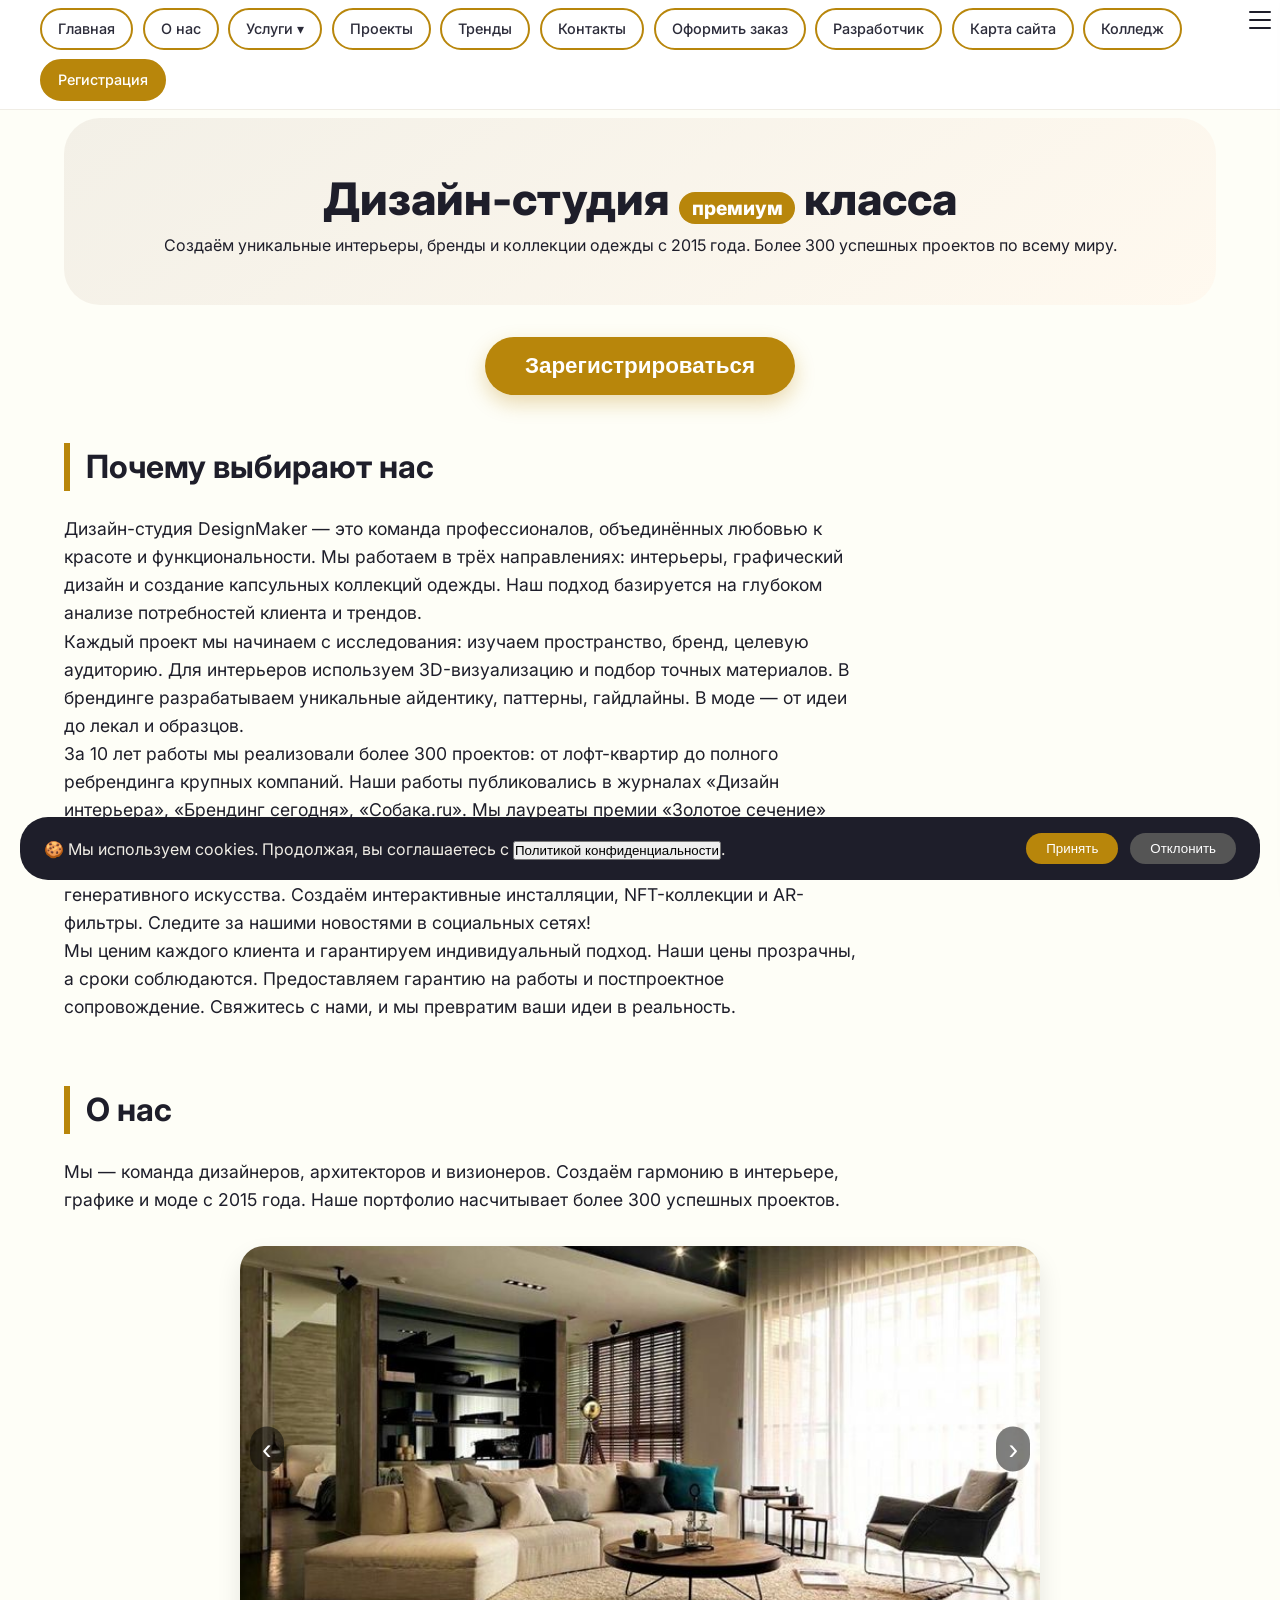
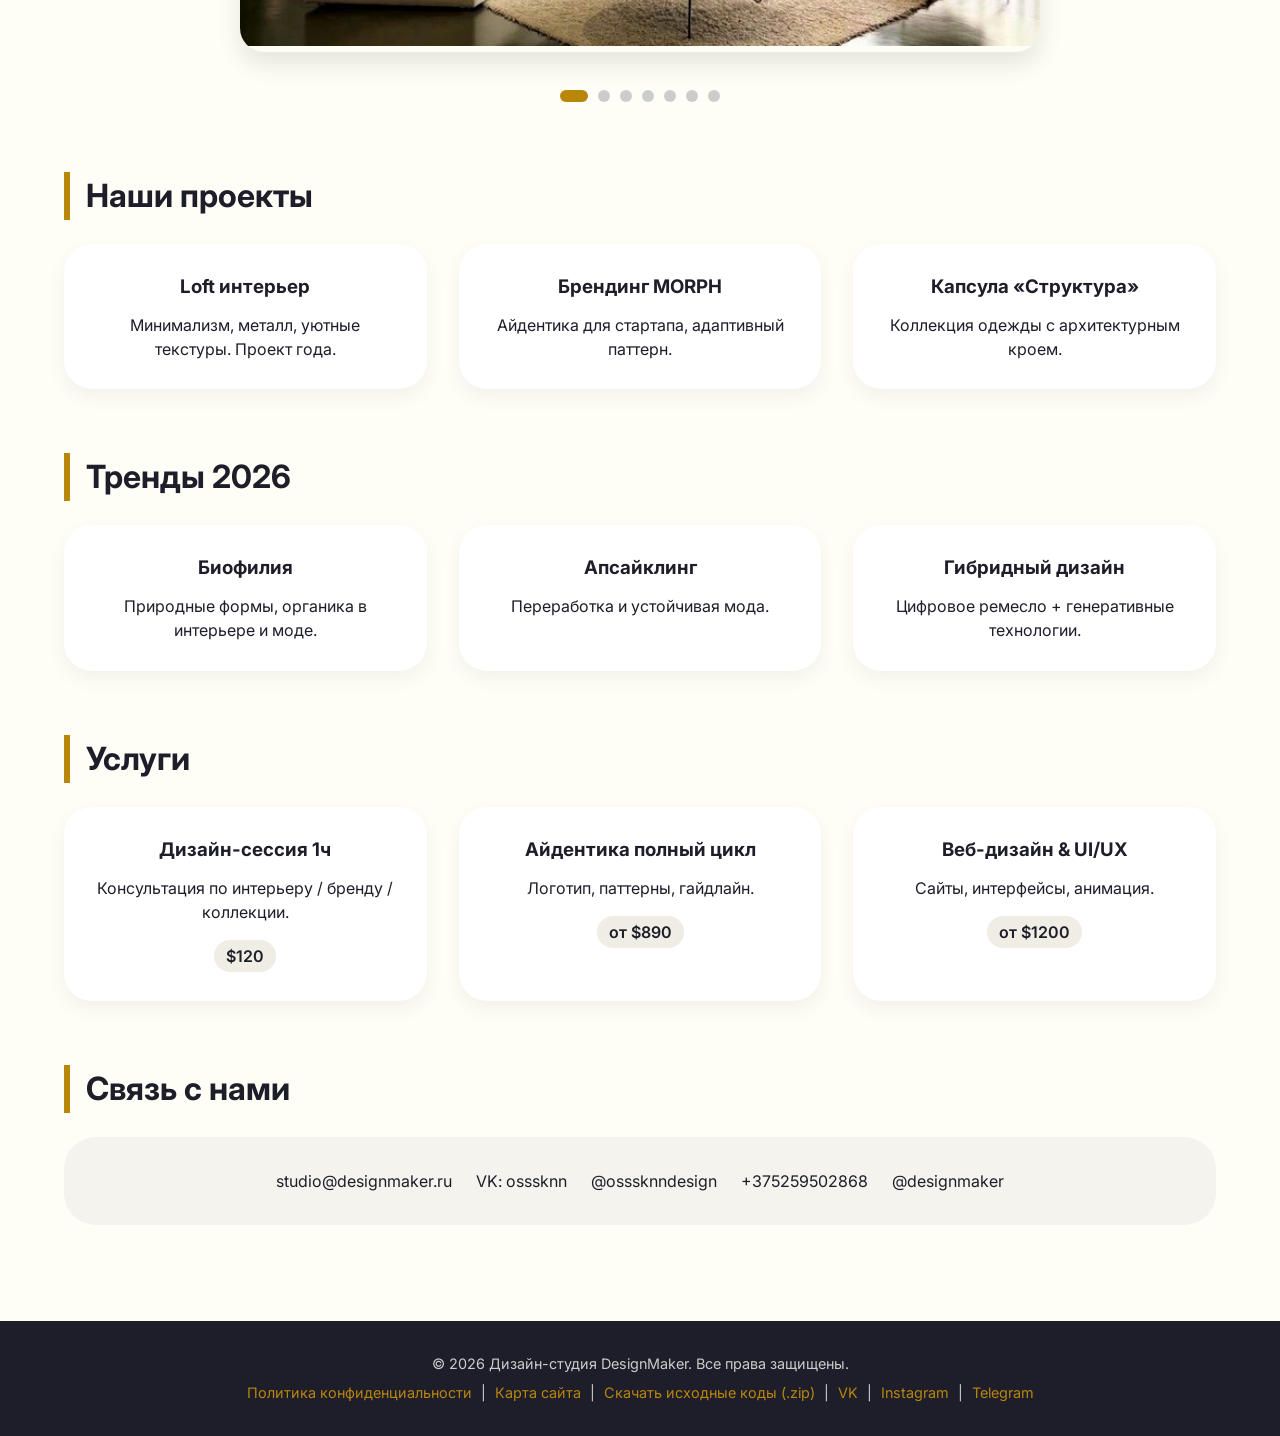
==== index.html @ 8af8e9f7 "Add files via upload" ====
<!DOCTYPE html>
<html lang="ru">
<head>
  <meta charset="UTF-8">
  <meta name="viewport" content="width=device-width, initial-scale=1.0, user-scalable=yes">
  <title>Дизайн-студия | О нас</title>
  <link rel="stylesheet" href="style.css">
  <link rel="author" href="https://vk.com/osssknn">
  <link rel="preconnect" href="https://fonts.googleapis.com">
  <link rel="preconnect" href="https://fonts.gstatic.com" crossorigin>
  <link href="https://fonts.googleapis.com/css2?family=Inter:wght@400;500;600;700;800&display=swap" rel="stylesheet">
</head>
<body>

<!-- ГОРИЗОНТАЛЬНОЕ ДВУХУРОВНЕВОЕ МЕНЮ -->
<div class="top-navbar">
  <div class="nav-container">
    <ul class="nav-links">
      <li><a href="#home" title="Главная">Главная</a></li>
      <li><a href="#about" title="О нас">О нас</a></li>
      <li class="dropdown">
        <a href="#" title="Услуги">Услуги ▾</a>
        <ul class="submenu">
          <li><a href="#services" title="Дизайн интерьера">Дизайн интерьера</a></li>
          <li><a href="#services" title="Веб-дизайн">Веб-дизайн</a></li>
          <li><a href="#services" title="Брендинг">Брендинг</a></li>
        </ul>
      </li>
      <li><a href="#projects-show" title="Проекты">Проекты</a></li>
      <li><a href="#trends" title="Тренды">Тренды</a></li>
      <li><a href="#contact" title="Контакты">Контакты</a></li>
      <li><a href="404.jpg" target="_blank" title="Оформить заказ">Оформить заказ</a></li>
      <li><a href="developer.html" target="_blank" title="Разработчик">Разработчик</a></li>
      <li><a href="#" id="sitemapTopBtn" title="Карта сайта">Карта сайта</a></li>
      <li><a href="https://bartc.by/index.php/ru/" target="_blank" rel="noopener noreferrer" title="Сайт колледжа">Колледж</a></li>
      <li><a href="#" class="register-nav-btn" id="openRegisterBtn1" title="Регистрация">Регистрация</a></li>
    </ul>
  </div>
</div>

<!-- МОБИЛЬНОЕ МЕНЮ -->
<div class="hamburger-container">
  <input type="checkbox" id="menu-toggle" class="menu-checkbox">
  <label for="menu-toggle" class="menu-icon" aria-label="Меню"><span></span></label>
  <div class="overlay-blur"></div>
  <nav class="menu-nav">
    <ul class="menu-list">
      <li><a href="#home" class="menu-link" title="Главная">Главная</a></li>
      <li><a href="#about" class="menu-link" title="О нас">О нас</a></li>
      <li class="mobile-dropdown">
        <a href="#" class="menu-link" title="Услуги">Услуги ▾</a>
        <ul class="mobile-submenu">
          <li><a href="#services" class="menu-link" title="Дизайн интерьера">Дизайн интерьера</a></li>
          <li><a href="#services" class="menu-link" title="Веб-дизайн">Веб-дизайн</a></li>
          <li><a href="#services" class="menu-link" title="Брендинг">Брендинг</a></li>
        </ul>
      </li>
      <li><a href="#projects-show" class="menu-link" title="Проекты">Проекты</a></li>
      <li><a href="#trends" class="menu-link" title="Тренды">Тренды и идеи</a></li>
      <li><a href="#contact" class="menu-link" title="Контакты">Контакты</a></li>
      <li><a href="404.jpg" target="_blank" class="menu-link" title="Оформить заказ">Оформить заказ</a></li>
      <li><a href="developer.html" target="_blank" class="menu-link" title="Разработчик">Разработчик</a></li>
      <li><a href="#" class="menu-link" id="sitemapMenuBtn" title="Карта сайта">Карта сайта</a></li>
      <li><a href="https://bartc.by/index.php/ru/" target="_blank" class="menu-link" title="Сайт колледжа">Барановичский колледж</a></li>
      <li><a href="#" class="menu-link" id="openRegisterBtn2" title="Регистрация">Регистрация</a></li>
    </ul>
    <div class="note-mock">✨ Клик по любому пункту меню закрывает панель</div>
  </nav>
</div>

<div class="content">
  <section class="hero" id="home">
    <h1>Дизайн-студия <span class="gold-badge">премиум</span> класса</h1>
    <p>Создаём уникальные интерьеры, бренды и коллекции одежды с 2015 года. Более 300 успешных проектов по всему миру.</p>
  </section>

  <!-- БОЛЬШАЯ КНОПКА РЕГИСТРАЦИИ -->
  <div class="big-register-btn">
    <button class="btn-register-large" id="openRegisterBtn3">Зарегистрироваться</button>
  </div>

  <!-- ТЕКСТОВЫЙ БЛОК (>1000 символов) -->
  <section class="section-block">
    <h2 class="section-title">Почему выбирают нас</h2>
    <div class="about-text">
      <p>Дизайн-студия DesignMaker — это команда профессионалов, объединённых любовью к красоте и функциональности. Мы работаем в трёх направлениях: интерьеры, графический дизайн и создание капсульных коллекций одежды. Наш подход базируется на глубоком анализе потребностей клиента и трендов.</p>
      <p>Каждый проект мы начинаем с исследования: изучаем пространство, бренд, целевую аудиторию. Для интерьеров используем 3D-визуализацию и подбор точных материалов. В брендинге разрабатываем уникальные айдентику, паттерны, гайдлайны. В моде — от идеи до лекал и образцов.</p>
      <p>За 10 лет работы мы реализовали более 300 проектов: от лофт-квартир до полного ребрендинга крупных компаний. Наши работы публиковались в журналах «Дизайн интерьера», «Брендинг сегодня», «Собака.ru». Мы лауреаты премии «Золотое сечение» 2024 и финалисты международного конкурса A' Design Award.</p>
      <p>В 2026 году мы запускаем новое направление — цифровой дизайн с элементами генеративного искусства. Создаём интерактивные инсталляции, NFT-коллекции и AR-фильтры. Следите за нашими новостями в социальных сетях!</p>
      <p>Мы ценим каждого клиента и гарантируем индивидуальный подход. Наши цены прозрачны, а сроки соблюдаются. Предоставляем гарантию на работы и постпроектное сопровождение. Свяжитесь с нами, и мы превратим ваши идеи в реальность.</p>
    </div>
  </section>

  <section class="section-block" id="about">
    <h2 class="section-title">О нас</h2>
    <p class="about-text">Мы — команда дизайнеров, архитекторов и визионеров. Создаём гармонию в интерьере, графике и моде с 2015 года. Наше портфолио насчитывает более 300 успешных проектов.</p>
    <div class="carousel-container">
      <div class="carousel-slides" id="carouselSlides">
        <div class="carousel-slide"><img src="photo1.jpg" alt="Проект 1" class="gallery-img" title="Нажмите для увеличения"></div>
        <div class="carousel-slide"><img src="photo2.jpg" alt="Проект 2" class="gallery-img" title="Нажмите для увеличения"></div>
        <div class="carousel-slide"><img src="photo3.jpg" alt="Проект 3" class="gallery-img" title="Нажмите для увеличения"></div>
        <div class="carousel-slide"><img src="photo4.jpg" alt="Проект 4" class="gallery-img" title="Нажмите для увеличения"></div>
        <div class="carousel-slide"><img src="photo5.jpg" alt="Проект 5" class="gallery-img" title="Нажмите для увеличения"></div>
        <div class="carousel-slide"><img src="photo6.jpg" alt="Проект 6" class="gallery-img" title="Нажмите для увеличения"></div>
        <div class="carousel-slide"><img src="photo7.jpg" alt="Проект 7" class="gallery-img" title="Нажмите для увеличения"></div>
      </div>
      <button class="carousel-btn prev" onclick="moveCarousel(-1)" title="Назад">‹</button>
      <button class="carousel-btn next" onclick="moveCarousel(1)" title="Вперёд">›</button>
    </div>
    <div class="carousel-dots" id="carouselDots"></div>
  </section>

  <section class="section-block" id="projects-show">
    <h2 class="section-title">Наши проекты</h2>
    <div class="card-grid">
      <div class="demo-card"><h3>Loft интерьер</h3><p>Минимализм, металл, уютные текстуры. Проект года.</p></div>
      <div class="demo-card"><h3>Брендинг MORPH</h3><p>Айдентика для стартапа, адаптивный паттерн.</p></div>
      <div class="demo-card"><h3>Капсула «Структура»</h3><p>Коллекция одежды с архитектурным кроем.</p></div>
    </div>
  </section>

  <section class="section-block" id="trends">
    <h2 class="section-title">Тренды 2026</h2>
    <div class="card-grid">
      <div class="demo-card"><h3>Биофилия</h3><p>Природные формы, органика в интерьере и моде.</p></div>
      <div class="demo-card"><h3>Апсайклинг</h3><p>Переработка и устойчивая мода.</p></div>
      <div class="demo-card"><h3>Гибридный дизайн</h3><p>Цифровое ремесло + генеративные технологии.</p></div>
    </div>
  </section>

  <section class="section-block" id="services">
    <h2 class="section-title">Услуги</h2>
    <div class="card-grid">
      <div class="demo-card"><h3>Дизайн-сессия 1ч</h3><p>Консультация по интерьеру / бренду / коллекции.</p><div class="price-tag">$120</div></div>
      <div class="demo-card"><h3>Айдентика полный цикл</h3><p>Логотип, паттерны, гайдлайн.</p><div class="price-tag">от $890</div></div>
      <div class="demo-card"><h3>Веб-дизайн & UI/UX</h3><p>Сайты, интерфейсы, анимация.</p><div class="price-tag">от $1200</div></div>
    </div>
  </section>

  <section class="section-block" id="contact">
    <h2 class="section-title">Связь с нами</h2>
    <div class="contact-info">
      <div><a href="mailto:studio@designmaker.ru" title="Написать нам">studio@designmaker.ru</a></div>
      <div><a href="https://vk.com/osssknn" target="_blank" rel="noopener" title="VK">VK: osssknn</a></div>
      <div><a href="https://www.instagram.com/osssknndesign/" target="_blank" rel="noopener" title="Instagram">@osssknndesign</a></div>
      <div><a href="tel:+375259502868" title="Позвонить">+375259502868</a></div>
      <div><a href="https://t.me/designmaker" target="_blank" rel="noopener" title="Telegram">@designmaker</a></div>
    </div>
  </section>
</div>

<footer>
  <div>© 2026 Дизайн-студия DesignMaker. Все права защищены.</div>
  <div class="footer-links">
    <a href="privacy.html" title="Политика конфиденциальности">Политика конфиденциальности</a> |
    <a href="sitemap.html" title="Карта сайта">Карта сайта</a> |
    <a href="#" id="downloadSourceLink" title="Скачать исходные коды">Скачать исходные коды (.zip)</a> |
    <a href="https://vk.com/osssknn" target="_blank" rel="noopener" title="VK">VK</a> |
    <a href="https://www.instagram.com/osssknndesign/" target="_blank" rel="noopener" title="Instagram">Instagram</a> |
    <a href="https://t.me/designmaker" target="_blank" rel="noopener" title="Telegram">Telegram</a>
  </div>
</footer>

<!-- МОДАЛЬНОЕ ОКНО РЕГИСТРАЦИИ/ВХОДА -->
<div id="authModal" class="modal">
  <div class="modal-content">
    <span class="close-modal" onclick="closeModal()">&times;</span>
    <div class="tabs">
      <button class="tab-btn active" onclick="switchTab('login')">Вход</button>
      <button class="tab-btn" onclick="switchTab('register')">Регистрация</button>
    </div>
    <!-- Форма входа -->
    <form class="auth-form active" id="loginForm">
      <h3>Вход в аккаунт</h3>
      <input type="email" id="loginEmail" placeholder="Email" required>
      <input type="password" id="loginPassword" placeholder="Пароль" required>
      <button type="submit">Войти</button>
      <div class="form-message" id="loginMessage"></div>
    </form>
    <!-- Форма регистрации -->
    <form class="auth-form" id="registerForm">
      <h3>Регистрация</h3>
      <input type="text" id="regName" placeholder="Ваше имя" required>
      <input type="email" id="regEmail" placeholder="Email" required>
      <input type="password" id="regPassword" placeholder="Пароль" required>
      <button type="submit">Зарегистрироваться</button>
      <div class="form-message" id="regMessage"></div>
    </form>
  </div>
</div>

<!-- МОДАЛКА ДЛЯ УВЕЛИЧЕНИЯ ФОТО -->
<div id="imageViewer" class="image-modal" onclick="closeImageViewer()">
  <span class="close-image-modal" onclick="closeImageViewer()">&times;</span>
  <img class="image-modal-content" id="expandedImg" alt="Увеличенное изображение">
</div>

<!-- МОДАЛКА КАРТЫ САЙТА -->
<div id="sitemapModal" class="sitemap-modal">
  <div class="sitemap-content">
    <span class="close-sitemap" id="closeSitemapBtn">&times;</span>
    <h2>Карта сайта</h2>
    <div class="sitemap-grid">
      <a href="#home">Главная</a>
      <a href="#about">О нас</a>
      <a href="#projects-show">Проекты</a>
      <a href="#trends">Тренды</a>
      <a href="#services">Услуги</a>
      <a href="#contact">Контакты</a>
      <a href="404.jpg" target="_blank">Оформить заказ</a>
      <a href="developer.html" target="_blank">Разработчик</a>
      <a href="privacy.html">Политика</a>
      <a href="https://bartc.by/index.php/ru/" target="_blank">Колледж</a>
    </div>
  </div>
</div>

<!-- COOKIE БАННЕР -->
<div id="cookieBanner" class="cookie-banner" style="display: none;">
  <p>🍪 Мы используем cookies. Продолжая, вы соглашаетесь с <button class="cookie-link" id="openPrivacyFromCookie">Политикой конфиденциальности</button>.</p>
  <div class="cookie-buttons">
    <button class="cookie-btn" id="acceptCookies">Принять</button>
    <button class="cookie-btn decline" id="declineCookies">Отклонить</button>
  </div>
</div>

<script>
  // ========== КАРУСЕЛЬ ==========
  let currentSlide = 0;
  const totalSlides = 7;
  function moveCarousel(direction) {
    currentSlide = (currentSlide + direction + totalSlides) % totalSlides;
    updateCarousel();
  }
  function goToSlide(index) {
    currentSlide = index;
    updateCarousel();
  }
  function updateCarousel() {
    const slides = document.getElementById('carouselSlides');
    const dots = document.querySelectorAll('.dot');
    if (slides) slides.style.transform = `translateX(-${currentSlide * 100}%)`;
    dots.forEach((dot, index) => { dot.classList.toggle('active', index === currentSlide); });
  }
  setInterval(() => moveCarousel(1), 5000);
  const dotsContainer = document.getElementById('carouselDots');
  if (dotsContainer) {
    for (let i = 0; i < totalSlides; i++) {
      const dot = document.createElement('span');
      dot.className = 'dot' + (i === 0 ? ' active' : '');
      dot.onclick = () => goToSlide(i);
      dotsContainer.appendChild(dot);
    }
  }

  // ========== ГАМБУРГЕР ==========
  const menuToggle = document.getElementById('menu-toggle');
  const menuLinks = document.querySelectorAll('.menu-link');
  const overlayBlur = document.querySelector('.overlay-blur');
  menuLinks.forEach(link => {
    link.addEventListener('click', () => { if (menuToggle) menuToggle.checked = false; });
  });
  if (overlayBlur) overlayBlur.addEventListener('click', () => { if (menuToggle) menuToggle.checked = false; });

  // ========== РЕГИСТРАЦИЯ (МОДАЛКА И ОТКРЫТИЕ 404) ==========
  const authModal = document.getElementById('authModal');
  const loginForm = document.getElementById('loginForm');
  const registerForm = document.getElementById('registerForm');
  const loginMessage = document.getElementById('loginMessage');
  const regMessage = document.getElementById('regMessage');

  // Открыть модалку (вкладка "Регистрация")
  function openRegisterModal() {
    if (authModal) {
      authModal.style.display = 'flex';
      switchTab('register');
      if (loginMessage) loginMessage.textContent = '';
      if (regMessage) regMessage.textContent = '';
    }
  }

  // Закрыть модалку
  function closeModal() {
    if (authModal) authModal.style.display = 'none';
    if (loginForm) loginForm.reset();
    if (registerForm) registerForm.reset();
    if (loginMessage) loginMessage.textContent = '';
    if (regMessage) regMessage.textContent = '';
  }

  // Переключение вкладок
  function switchTab(tab) {
    const tabs = document.querySelectorAll('.tab-btn');
    tabs.forEach(t => t.classList.remove('active'));
    if (tab === 'login') {
      tabs[0]?.classList.add('active');
      if (loginForm) loginForm.classList.add('active');
      if (registerForm) registerForm.classList.remove('active');
    } else {
      tabs[1]?.classList.add('active');
      if (registerForm) registerForm.classList.add('active');
      if (loginForm) loginForm.classList.remove('active');
    }
  }

  // Обработка отправки форм (всегда открываем 404.jpg)
  if (registerForm) {
    registerForm.addEventListener('submit', (e) => {
      e.preventDefault();
      window.open('404.jpg', '_blank');
      closeModal();
    });
  }
  if (loginForm) {
    loginForm.addEventListener('submit', (e) => {
      e.preventDefault();
      window.open('404.jpg', '_blank');
      closeModal();
    });
  }

  // Привязываем кнопки регистрации к открытию модалки
  document.getElementById('openRegisterBtn1')?.addEventListener('click', (e) => {
    e.preventDefault();
    openRegisterModal();
  });
  document.getElementById('openRegisterBtn2')?.addEventListener('click', (e) => {
    e.preventDefault();
    if (menuToggle) menuToggle.checked = false; // закрыть гамбургер
    openRegisterModal();
  });
  document.getElementById('openRegisterBtn3')?.addEventListener('click', () => {
    openRegisterModal();
  });

  // Закрытие модалки по клику вне окна
  window.onclick = function(event) {
    if (event.target === authModal) closeModal();
    if (event.target === document.getElementById('sitemapModal')) closeSitemapModal();
  };

  // ========== УВЕЛИЧЕНИЕ ФОТО ==========
  function initImageZoom() {
    const images = document.querySelectorAll('.gallery-img');
    const viewer = document.getElementById('imageViewer');
    const expandedImg = document.getElementById('expandedImg');
    images.forEach(img => {
      img.style.cursor = 'pointer';
      img.addEventListener('click', (e) => {
        e.stopPropagation();
        if (expandedImg && viewer) {
          expandedImg.src = img.src;
          viewer.style.display = 'flex';
        }
      });
    });
  }
  function closeImageViewer() {
    const viewer = document.getElementById('imageViewer');
    if (viewer) viewer.style.display = 'none';
  }

  // ========== COOKIE БАННЕР ==========
  function initCookieBanner() {
    const consent = localStorage.getItem('cookieConsent');
    const banner = document.getElementById('cookieBanner');
    if (!banner) return;
    if (consent === null) banner.style.display = 'flex';
    else banner.style.display = 'none';
    const acceptBtn = document.getElementById('acceptCookies');
    const declineBtn = document.getElementById('declineCookies');
    if (acceptBtn) acceptBtn.onclick = () => { localStorage.setItem('cookieConsent', 'accepted'); banner.style.display = 'none'; };
    if (declineBtn) declineBtn.onclick = () => { localStorage.setItem('cookieConsent', 'declined'); banner.style.display = 'none'; };
    const openPrivacy = document.getElementById('openPrivacyFromCookie');
    if (openPrivacy) openPrivacy.onclick = (e) => { e.preventDefault(); window.location.href = 'privacy.html'; };
  }

  // ========== КАРТА САЙТА ==========
  const sitemapModal = document.getElementById('sitemapModal');
  function openSitemapModal() { if (sitemapModal) sitemapModal.style.display = 'flex'; }
  function closeSitemapModal() { if (sitemapModal) sitemapModal.style.display = 'none'; }
  document.getElementById('sitemapTopBtn')?.addEventListener('click', (e) => { e.preventDefault(); openSitemapModal(); });
  document.getElementById('sitemapMenuBtn')?.addEventListener('click', (e) => { e.preventDefault(); if(menuToggle) menuToggle.checked = false; openSitemapModal(); });
  document.getElementById('closeSitemapBtn')?.addEventListener('click', closeSitemapModal);

  // ========== ЗАГРУЗКА СТРАНИЦЫ ==========
  window.addEventListener('load', () => {
    initImageZoom();
    initCookieBanner();
    const downloadLink = document.getElementById('downloadSourceLink');
    if (downloadLink) {
      downloadLink.addEventListener('click', (e) => {
        e.preventDefault();
        alert('В реальном проекте здесь был бы архив с исходными кодами сайта.\nСейчас файл не загружен для демонстрации.');
      });
    }
  });
</script>
</body>
</html>
---- style.css ----
* {
  margin: 0;
  padding: 0;
  box-sizing: border-box;
}

body {
  font-family: 'Inter', sans-serif;
  background-color: #fefef7;
  color: #1e1e2a;
  line-height: 1.5;
}

/* ========== ВЕРХНЕЕ МЕНЮ (ДВУХУРОВНЕВОЕ) ========== */
.top-navbar {
  background: rgba(255, 255, 255, 0.96);
  border-bottom: 1px solid #f0ede5;
  position: sticky;
  top: 0;
  z-index: 900;
  padding: 0.5rem 1.5rem;
  backdrop-filter: blur(4px);
}

.nav-container {
  max-width: 1200px;
  margin: 0 auto;
  display: flex;
  justify-content: center;
}

.nav-links {
  display: flex;
  flex-wrap: wrap;
  gap: 0.6rem;
  list-style: none;
}

.nav-links li {
  position: relative;
}

.nav-links li a {
  text-decoration: none;
  font-weight: 500;
  font-size: 0.9rem;
  padding: 0.5rem 1rem;
  border-radius: 40px;
  border: 2px solid #b8860b;
  background: white;
  color: #2c2c3a;
  transition: 0.2s;
  display: inline-block;
}

.nav-links li a:hover {
  background: #b8860b;
  color: white;
}

.submenu {
  display: none;
  position: absolute;
  top: 100%;
  left: 0;
  background: white;
  border: 2px solid #b8860b;
  border-radius: 20px;
  list-style: none;
  padding: 0.5rem 0;
  min-width: 180px;
  z-index: 100;
}

.dropdown:hover .submenu {
  display: block;
}

.submenu li a {
  display: block;
  padding: 0.5rem 1rem;
  border: none;
  border-radius: 0;
  background: transparent;
  white-space: nowrap;
}

.submenu li a:hover {
  background: #b8860b20;
  color: #b8860b;
}

.register-nav-btn {
  background: #b8860b !important;
  color: white !important;
}

/* ========== ГАМБУРГЕР ========== */
.hamburger-container {
  position: fixed;
  top: 20px;
  right: 20px;
  z-index: 1000;
}

.menu-checkbox {
  display: none;
}

.menu-icon {
  width: 40px;
  height: 40px;
  background: white;
  border-radius: 30px;
  box-shadow: 0 4px 12px rgba(0, 0, 0, 0.1);
  cursor: pointer;
  position: relative;
  z-index: 1002;
}

.menu-icon span,
.menu-icon span::before,
.menu-icon span::after {
  position: absolute;
  width: 22px;
  height: 2px;
  background: #1e1e2a;
  border-radius: 2px;
  transition: 0.3s;
}

.menu-icon span {
  top: 50%;
  left: 50%;
  transform: translate(-50%, -50%);
}

.menu-icon span::before {
  content: '';
  top: -8px;
}

.menu-icon span::after {
  content: '';
  top: 8px;
}

.menu-checkbox:checked + .menu-icon span {
  background: transparent;
}

.menu-checkbox:checked + .menu-icon span::before {
  transform: rotate(45deg);
  top: 0;
}

.menu-checkbox:checked + .menu-icon span::after {
  transform: rotate(-45deg);
  top: 0;
}

.overlay-blur {
  position: fixed;
  top: 0;
  left: 0;
  width: 100%;
  height: 100%;
  background: rgba(0, 0, 0, 0.3);
  backdrop-filter: blur(6px);
  opacity: 0;
  visibility: hidden;
  transition: 0.3s;
  z-index: 999;
}

.menu-checkbox:checked ~ .overlay-blur {
  opacity: 1;
  visibility: visible;
}

.menu-nav {
  position: fixed;
  top: 0;
  right: -320px;
  width: 300px;
  height: 100%;
  background: white;
  box-shadow: -4px 0 20px rgba(0, 0, 0, 0.1);
  padding: 100px 30px 30px;
  transition: 0.3s;
  z-index: 1001;
  overflow-y: auto;
}

.menu-checkbox:checked ~ .menu-nav {
  right: 0;
}

.menu-list {
  list-style: none;
}

.menu-list li {
  margin-bottom: 1rem;
}

.menu-link {
  text-decoration: none;
  font-size: 1.1rem;
  font-weight: 500;
  color: #1e1e2a;
  display: block;
  padding: 0.5rem 1rem;
  border-radius: 40px;
  border: 2px solid #b8860b;
  text-align: center;
}

.menu-link:hover {
  background: #b8860b;
  color: white;
}

.mobile-submenu {
  list-style: none;
  padding-left: 1rem;
  margin-top: 0.5rem;
}

.mobile-submenu .menu-link {
  border: 1px solid #b8860b80;
  background: #fefcf8;
  font-size: 0.95rem;
}

.note-mock {
  margin-top: 40px;
  font-size: 0.8rem;
  color: #aaa;
  text-align: center;
  border-top: 1px solid #eee;
  padding-top: 20px;
}

/* ========== БОЛЬШАЯ КНОПКА РЕГИСТРАЦИИ ========== */
.big-register-btn {
  text-align: center;
  margin: 2rem 0 3rem;
}

.btn-register-large {
  background: #b8860b;
  color: white;
  border: none;
  padding: 1rem 2.5rem;
  font-size: 1.4rem;
  font-weight: 700;
  border-radius: 60px;
  cursor: pointer;
  transition: 0.2s;
  box-shadow: 0 8px 20px rgba(184, 134, 11, 0.3);
}

.btn-register-large:hover {
  background: #9a6e0a;
  transform: scale(1.02);
}

/* ========== ОСНОВНОЙ КОНТЕНТ ========== */
.content {
  max-width: 1200px;
  margin: 0 auto;
  padding: 2rem 1.5rem;
}

.hero {
  text-align: center;
  padding: 3rem 1rem;
  background: linear-gradient(145deg, #f3f0e7, #fff9ef);
  border-radius: 36px;
  margin-bottom: 1rem;
}

.hero h1 {
  font-size: 2.8rem;
  font-weight: 800;
}

.gold-badge {
  background: #b8860b;
  color: white;
  padding: 0.1rem 0.8rem;
  border-radius: 60px;
  font-size: 1.2rem;
  display: inline-block;
}

.section-block {
  margin-bottom: 4rem;
}

.section-title {
  font-size: 2rem;
  margin-bottom: 1.5rem;
  border-left: 6px solid #b8860b;
  padding-left: 1rem;
}

.about-text {
  font-size: 1.1rem;
  margin-bottom: 2rem;
  max-width: 800px;
  line-height: 1.6;
}

/* ========== КАРУСЕЛЬ ========== */
.carousel-container {
  position: relative;
  max-width: 800px;
  margin: 2rem auto;
  overflow: hidden;
  border-radius: 24px;
  box-shadow: 0 12px 24px rgba(0, 0, 0, 0.1);
}

.carousel-slides {
  display: flex;
  transition: transform 0.4s ease;
}

.carousel-slide {
  min-width: 100%;
}

.carousel-slide img {
  width: 100%;
  height: 400px;
  object-fit: cover;
  cursor: pointer;
}

.carousel-btn {
  position: absolute;
  top: 50%;
  transform: translateY(-50%);
  background: rgba(0, 0, 0, 0.5);
  border: none;
  color: white;
  font-size: 1.8rem;
  padding: 6px 12px;
  cursor: pointer;
  border-radius: 40px;
}

.carousel-btn:hover {
  background: #b8860b;
}

.prev { left: 10px; }
.next { right: 10px; }

.carousel-dots {
  text-align: center;
  margin-top: 16px;
}

.dot {
  display: inline-block;
  width: 12px;
  height: 12px;
  background: #ccc;
  border-radius: 20px;
  margin: 0 5px;
  cursor: pointer;
}

.dot.active {
  background: #b8860b;
  width: 28px;
}

/* ========== КАРТОЧКИ ========== */
.card-grid {
  display: flex;
  flex-wrap: wrap;
  gap: 2rem;
  justify-content: center;
}

.demo-card {
  background: white;
  border-radius: 28px;
  padding: 1.8rem;
  box-shadow: 0 8px 20px rgba(0, 0, 0, 0.05);
  flex: 1;
  min-width: 220px;
  text-align: center;
}

.demo-card h3 {
  margin-bottom: 0.75rem;
}

.price-tag {
  margin-top: 1rem;
  background: #f0ede5;
  display: inline-block;
  padding: 4px 12px;
  border-radius: 60px;
  font-weight: 600;
}

.contact-info {
  display: flex;
  flex-wrap: wrap;
  gap: 1.5rem;
  background: #f5f3ed;
  padding: 2rem;
  border-radius: 32px;
  justify-content: center;
}

.contact-info a {
  text-decoration: none;
  color: #1e1e2a;
}

.contact-info a:hover {
  color: #b8860b;
}

footer {
  text-align: center;
  padding: 2rem;
  background: #1e1e2a;
  color: #ccc;
  font-size: 0.9rem;
}

footer a {
  color: #b8860b;
  text-decoration: none;
  margin: 0 5px;
}

footer .footer-links {
  margin-top: 0.5rem;
}

/* ========== МОДАЛЬНЫЕ ОКНА ========== */
.modal {
  display: none;
  position: fixed;
  top: 0;
  left: 0;
  width: 100%;
  height: 100%;
  background: rgba(0, 0, 0, 0.6);
  align-items: center;
  justify-content: center;
  z-index: 1100;
}

.modal-content {
  background: white;
  width: 90%;
  max-width: 460px;
  border-radius: 32px;
  padding: 2rem;
  position: relative;
}

.close-modal {
  position: absolute;
  top: 16px;
  right: 20px;
  font-size: 28px;
  cursor: pointer;
}

.tabs {
  display: flex;
  gap: 1rem;
  margin-bottom: 1.5rem;
  justify-content: center;
}

.tab-btn {
  background: none;
  border: none;
  font-size: 1.2rem;
  font-weight: 600;
  padding: 6px 12px;
  cursor: pointer;
  border-bottom: 2px solid transparent;
}

.tab-btn.active {
  border-bottom-color: #b8860b;
  color: #b8860b;
}

.auth-form {
  display: none;
  flex-direction: column;
  gap: 1rem;
}

.auth-form.active {
  display: flex;
}

.auth-form input {
  padding: 12px;
  border: 1px solid #ddd;
  border-radius: 28px;
  font-size: 1rem;
}

.auth-form button {
  background: #b8860b;
  color: white;
  border: none;
  padding: 12px;
  border-radius: 40px;
  font-weight: bold;
  cursor: pointer;
}

.form-message {
  font-size: 0.9rem;
  text-align: center;
}

.image-modal {
  display: none;
  position: fixed;
  top: 0;
  left: 0;
  width: 100%;
  height: 100%;
  background: rgba(0, 0, 0, 0.9);
  align-items: center;
  justify-content: center;
  z-index: 1300;
  cursor: pointer;
}

.image-modal-content {
  max-width: 90%;
  max-height: 90%;
  border-radius: 16px;
}

.close-image-modal {
  position: absolute;
  top: 25px;
  right: 35px;
  font-size: 40px;
  color: white;
  cursor: pointer;
}

.cookie-banner {
  position: fixed;
  bottom: 20px;
  left: 20px;
  right: 20px;
  background: #1e1e2a;
  color: #f0ede5;
  padding: 16px 24px;
  border-radius: 28px;
  display: flex;
  flex-wrap: wrap;
  align-items: center;
  justify-content: space-between;
  gap: 16px;
  z-index: 1050;
}

.cookie-buttons {
  display: flex;
  gap: 12px;
}

.cookie-btn {
  background: #b8860b;
  border: none;
  padding: 8px 20px;
  border-radius: 40px;
  color: white;
  cursor: pointer;
}

.cookie-btn.decline {
  background: #555;
}

.sitemap-modal {
  display: none;
  position: fixed;
  top: 0;
  left: 0;
  width: 100%;
  height: 100%;
  background: rgba(0, 0, 0, 0.6);
  align-items: center;
  justify-content: center;
  z-index: 1250;
}

.sitemap-content {
  background: white;
  width: 90%;
  max-width: 550px;
  border-radius: 36px;
  padding: 2rem;
  max-height: 80vh;
  overflow-y: auto;
}

.sitemap-content h2 {
  margin-bottom: 1.2rem;
  border-left: 5px solid #b8860b;
  padding-left: 1rem;
}

.sitemap-grid {
  display: flex;
  flex-direction: column;
  gap: 0.8rem;
}

.sitemap-grid a {
  text-decoration: none;
  padding: 0.6rem 0.8rem;
  background: #f8f6f0;
  border-radius: 60px;
  color: #1e1e2a;
  border: 2px solid #b8860b;
}

.sitemap-grid a:hover {
  background: #b8860b20;
  transform: translateX(5px);
}

.close-sitemap {
  float: right;
  font-size: 28px;
  cursor: pointer;
}

/* ========== АДАПТИВНОСТЬ ========== */
@media (max-width: 860px) {
  .top-navbar {
    display: none;
  }
  .hamburger-container {
    display: block;
  }
}

@media (min-width: 861px) {
  .hamburger-container {
    top: 20px;
  }
  .content {
    padding-top: 0.5rem;
  }
}

@media (max-width: 700px) {
  .hero h1 {
    font-size: 1.8rem;
  }
  .carousel-slide img {
    height: 250px;
  }
  .btn-register-large {
    font-size: 1.2rem;
    padding: 0.8rem 1.8rem;
  }
  .contact-info {
    flex-direction: column;
    align-items: center;
  }
}
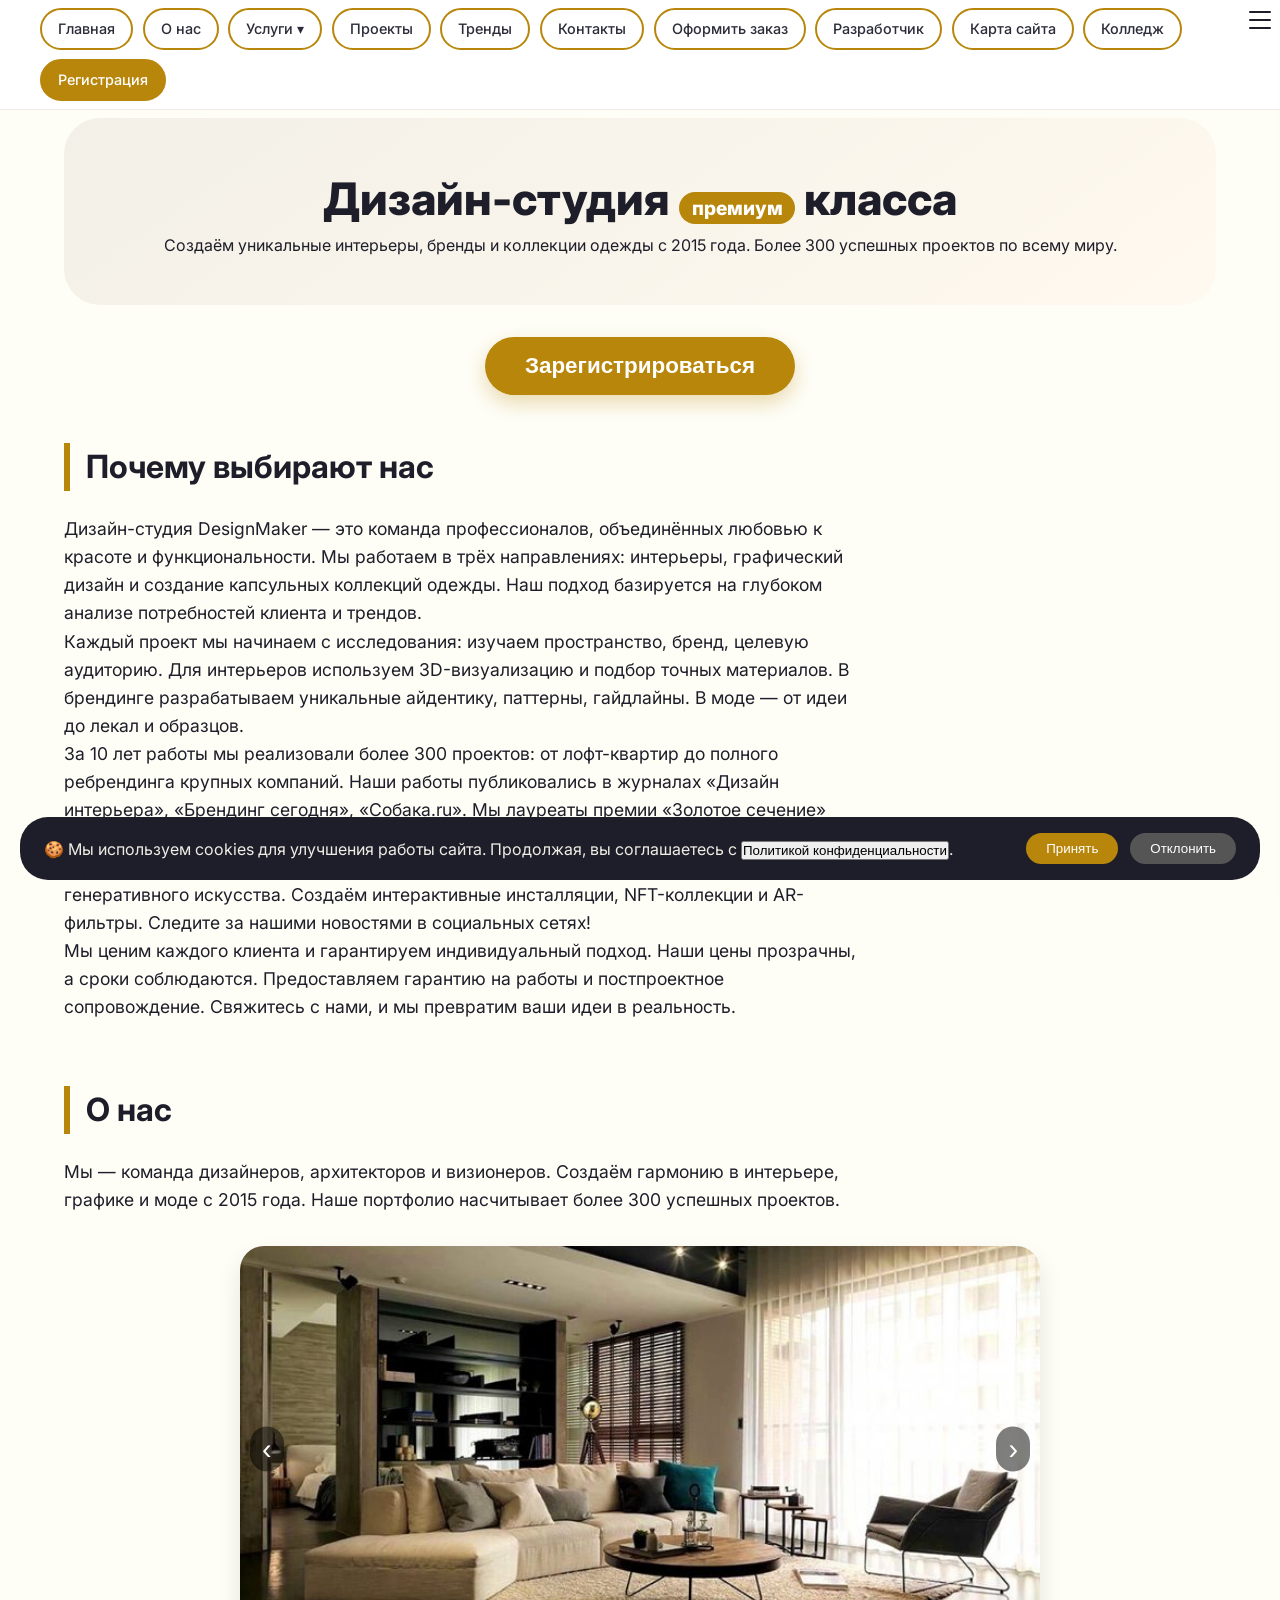
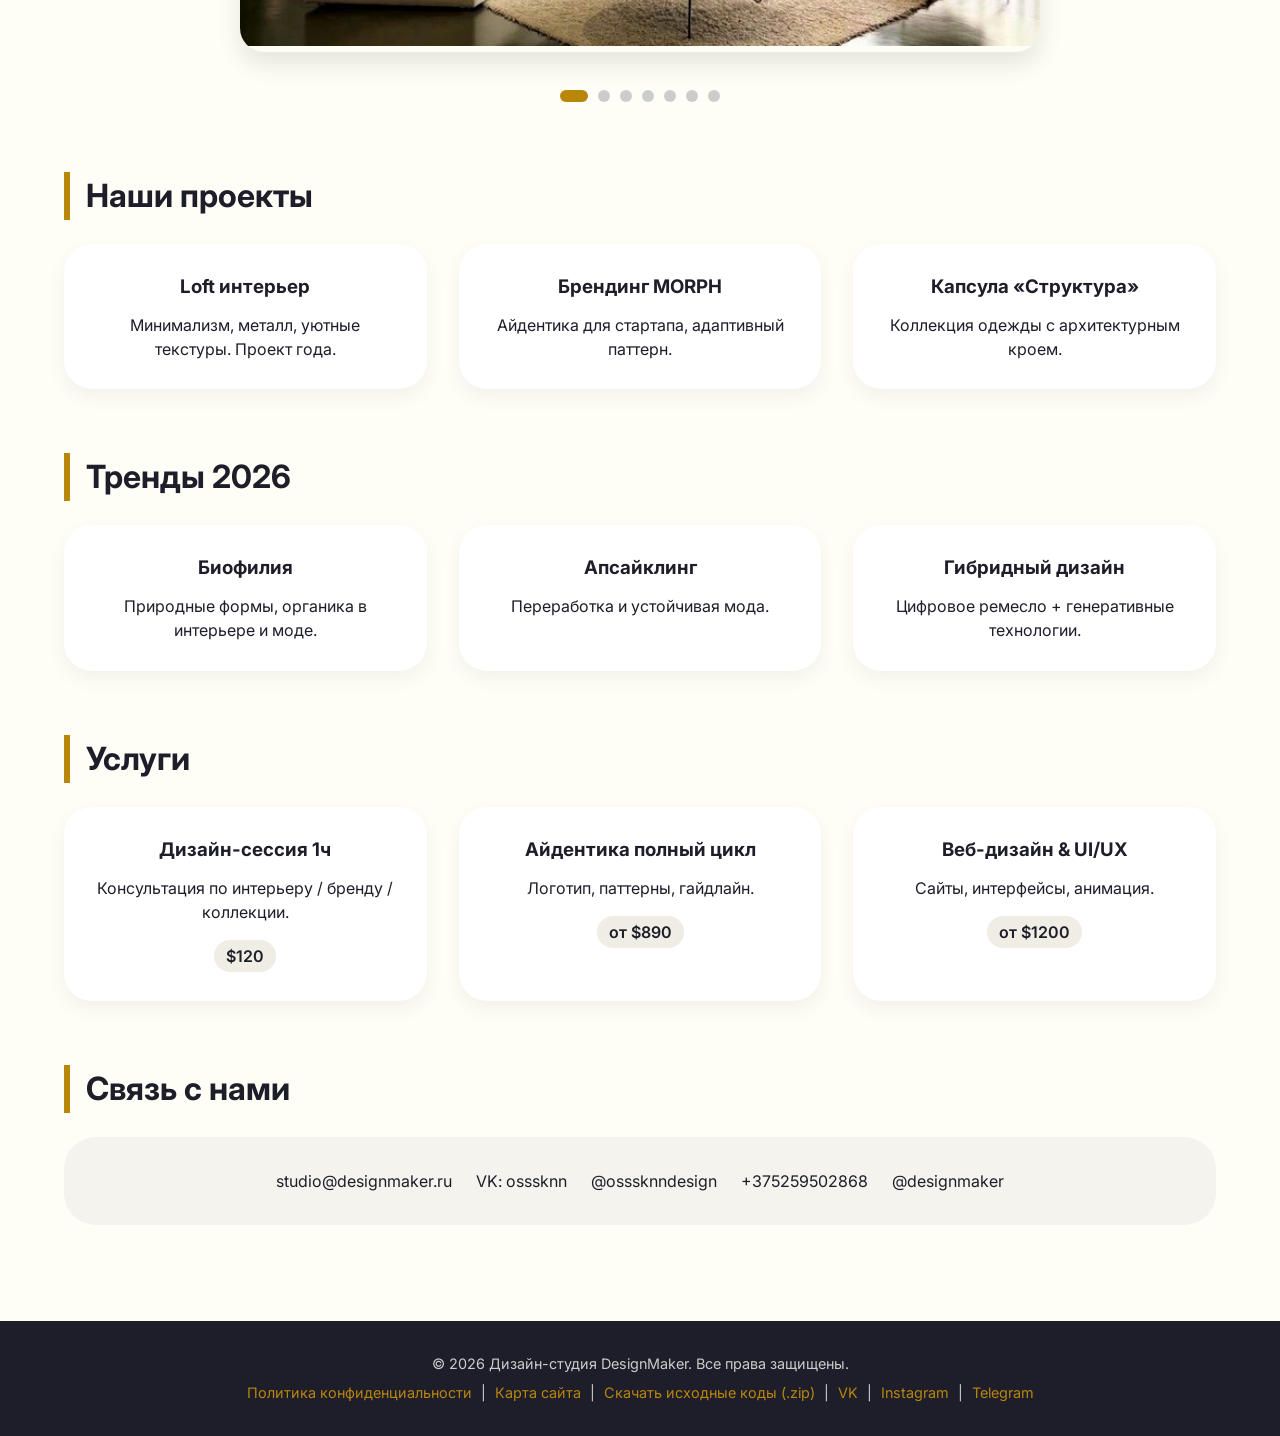
==== commit a6c186a4: "Update index.html" ====
--- a/index.html
+++ b/index.html
@@ -38,7 +38,7 @@
   </div>
 </div>
 
-<!-- МОБИЛЬНОЕ МЕНЮ -->
+<!-- МОБИЛЬНОЕ МЕНЮ (ГАМБУРГЕР) -->
 <div class="hamburger-container">
   <input type="checkbox" id="menu-toggle" class="menu-checkbox">
   <label for="menu-toggle" class="menu-icon" aria-label="Меню"><span></span></label>
@@ -152,12 +152,12 @@
 <footer>
   <div>© 2026 Дизайн-студия DesignMaker. Все права защищены.</div>
   <div class="footer-links">
-    <a href="privacy.html" title="Политика конфиденциальности">Политика конфиденциальности</a> |
-    <a href="sitemap.html" title="Карта сайта">Карта сайта</a> |
-    <a href="#" id="downloadSourceLink" title="Скачать исходные коды">Скачать исходные коды (.zip)</a> |
-    <a href="https://vk.com/osssknn" target="_blank" rel="noopener" title="VK">VK</a> |
-    <a href="https://www.instagram.com/osssknndesign/" target="_blank" rel="noopener" title="Instagram">Instagram</a> |
-    <a href="https://t.me/designmaker" target="_blank" rel="noopener" title="Telegram">Telegram</a>
+    <a href="#" id="openPrivacyBtn">Политика конфиденциальности</a> |
+    <a href="#" id="sitemapFooterBtn">Карта сайта</a> |
+    <a href="#" id="downloadSourceLink">Скачать исходные коды (.zip)</a> |
+    <a href="https://vk.com/osssknn" target="_blank" rel="noopener">VK</a> |
+    <a href="https://www.instagram.com/osssknndesign/" target="_blank" rel="noopener">Instagram</a> |
+    <a href="https://t.me/designmaker" target="_blank" rel="noopener">Telegram</a>
   </div>
 </footer>
 
@@ -169,7 +169,6 @@
       <button class="tab-btn active" onclick="switchTab('login')">Вход</button>
       <button class="tab-btn" onclick="switchTab('register')">Регистрация</button>
     </div>
-    <!-- Форма входа -->
     <form class="auth-form active" id="loginForm">
       <h3>Вход в аккаунт</h3>
       <input type="email" id="loginEmail" placeholder="Email" required>
@@ -177,7 +176,6 @@
       <button type="submit">Войти</button>
       <div class="form-message" id="loginMessage"></div>
     </form>
-    <!-- Форма регистрации -->
     <form class="auth-form" id="registerForm">
       <h3>Регистрация</h3>
       <input type="text" id="regName" placeholder="Ваше имя" required>
@@ -189,10 +187,30 @@
   </div>
 </div>
 
-<!-- МОДАЛКА ДЛЯ УВЕЛИЧЕНИЯ ФОТО -->
-<div id="imageViewer" class="image-modal" onclick="closeImageViewer()">
-  <span class="close-image-modal" onclick="closeImageViewer()">&times;</span>
-  <img class="image-modal-content" id="expandedImg" alt="Увеличенное изображение">
+<!-- МОДАЛЬНОЕ ОКНО ПОЛИТИКИ КОНФИДЕНЦИАЛЬНОСТИ -->
+<div id="privacyModal" class="modal" style="display: none;">
+  <div class="modal-content" style="max-width: 700px; max-height: 80vh; overflow-y: auto;">
+    <span class="close-modal" onclick="closePrivacyModal()">&times;</span>
+    <h2 style="border-left: 5px solid #b8860b; padding-left: 1rem;">Политика конфиденциальности</h2>
+    <p style="color: #5a6e7c; margin-bottom: 1rem;">Актуально на 22 мая 2026 года</p>
+    <h3>1. Общие положения</h3>
+    <p>Настоящая Политика обработки персональных данных действует в отношении всей информации, которую Дизайн-студия может получить о пользователях при использовании сайта.</p>
+    <h3>2. Какие данные мы собираем</h3>
+    <p>При регистрации вы предоставляете имя, email. Автоматически собираются файлы cookie, IP-адрес, данные о браузере.</p>
+    <h3>3. Цели обработки данных</h3>
+    <p>Идентификация, обратная связь, улучшение работы сайта, аналитика.</p>
+    <h3>4. Передача данных третьим лицам</h3>
+    <p>Мы не передаём ваши данные третьим лицам, кроме случаев, предусмотренных законом.</p>
+    <h3>5. Сроки хранения</h3>
+    <p>Данные хранятся до отзыва согласия или удаления аккаунта. Cookie – до закрытия браузера или 30 дней.</p>
+    <h3>6. Ваши права</h3>
+    <p>Вы можете запросить удаление или изменение данных, написав на email: <strong>privacy@designmaker.ru</strong>.</p>
+    <h3>7. Контакты</h3>
+    <p>Дизайн-студия, Москва, ул. Тверская 16. Email: studio@designmaker.ru</p>
+    <div style="margin-top: 1.5rem; text-align: center;">
+      <button onclick="closePrivacyModal()" style="background: #b8860b; color: white; border: none; padding: 0.6rem 1.5rem; border-radius: 40px; cursor: pointer;">Закрыть</button>
+    </div>
+  </div>
 </div>
 
 <!-- МОДАЛКА КАРТЫ САЙТА -->
@@ -209,15 +227,21 @@
       <a href="#contact">Контакты</a>
       <a href="404.jpg" target="_blank">Оформить заказ</a>
       <a href="developer.html" target="_blank">Разработчик</a>
-      <a href="privacy.html">Политика</a>
+      <a href="#" id="privacyFromSitemap">Политика конфиденциальности</a>
       <a href="https://bartc.by/index.php/ru/" target="_blank">Колледж</a>
     </div>
   </div>
+</div>
+
+<!-- МОДАЛКА ДЛЯ УВЕЛИЧЕНИЯ ФОТО -->
+<div id="imageViewer" class="image-modal" onclick="closeImageViewer()">
+  <span class="close-image-modal" onclick="closeImageViewer()">&times;</span>
+  <img class="image-modal-content" id="expandedImg" alt="Увеличенное изображение">
 </div>
 
 <!-- COOKIE БАННЕР -->
 <div id="cookieBanner" class="cookie-banner" style="display: none;">
-  <p>🍪 Мы используем cookies. Продолжая, вы соглашаетесь с <button class="cookie-link" id="openPrivacyFromCookie">Политикой конфиденциальности</button>.</p>
+  <p>🍪 Мы используем cookies для улучшения работы сайта. Продолжая, вы соглашаетесь с <button class="cookie-link" id="openPrivacyFromCookie">Политикой конфиденциальности</button>.</p>
   <div class="cookie-buttons">
     <button class="cookie-btn" id="acceptCookies">Принять</button>
     <button class="cookie-btn decline" id="declineCookies">Отклонить</button>
@@ -269,7 +293,6 @@
   const loginMessage = document.getElementById('loginMessage');
   const regMessage = document.getElementById('regMessage');
 
-  // Открыть модалку (вкладка "Регистрация")
   function openRegisterModal() {
     if (authModal) {
       authModal.style.display = 'flex';
@@ -278,8 +301,6 @@
       if (regMessage) regMessage.textContent = '';
     }
   }
-
-  // Закрыть модалку
   function closeModal() {
     if (authModal) authModal.style.display = 'none';
     if (loginForm) loginForm.reset();
@@ -287,8 +308,6 @@
     if (loginMessage) loginMessage.textContent = '';
     if (regMessage) regMessage.textContent = '';
   }
-
-  // Переключение вкладок
   function switchTab(tab) {
     const tabs = document.querySelectorAll('.tab-btn');
     tabs.forEach(t => t.classList.remove('active'));
@@ -302,8 +321,6 @@
       if (loginForm) loginForm.classList.remove('active');
     }
   }
-
-  // Обработка отправки форм (всегда открываем 404.jpg)
   if (registerForm) {
     registerForm.addEventListener('submit', (e) => {
       e.preventDefault();
@@ -319,25 +336,33 @@
     });
   }
 
-  // Привязываем кнопки регистрации к открытию модалки
-  document.getElementById('openRegisterBtn1')?.addEventListener('click', (e) => {
-    e.preventDefault();
-    openRegisterModal();
-  });
-  document.getElementById('openRegisterBtn2')?.addEventListener('click', (e) => {
-    e.preventDefault();
-    if (menuToggle) menuToggle.checked = false; // закрыть гамбургер
-    openRegisterModal();
-  });
-  document.getElementById('openRegisterBtn3')?.addEventListener('click', () => {
-    openRegisterModal();
-  });
-
-  // Закрытие модалки по клику вне окна
-  window.onclick = function(event) {
-    if (event.target === authModal) closeModal();
-    if (event.target === document.getElementById('sitemapModal')) closeSitemapModal();
-  };
+  document.getElementById('openRegisterBtn1')?.addEventListener('click', (e) => { e.preventDefault(); openRegisterModal(); });
+  document.getElementById('openRegisterBtn2')?.addEventListener('click', (e) => { e.preventDefault(); if (menuToggle) menuToggle.checked = false; openRegisterModal(); });
+  document.getElementById('openRegisterBtn3')?.addEventListener('click', () => { openRegisterModal(); });
+
+  // ========== ПОЛИТИКА КОНФИДЕНЦИАЛЬНОСТИ (МОДАЛЬНОЕ ОКНО) ==========
+  const privacyModal = document.getElementById('privacyModal');
+  function openPrivacyModal() {
+    if (privacyModal) privacyModal.style.display = 'flex';
+  }
+  function closePrivacyModal() {
+    if (privacyModal) privacyModal.style.display = 'none';
+  }
+  // Кнопка в футере
+  document.getElementById('openPrivacyBtn')?.addEventListener('click', (e) => { e.preventDefault(); openPrivacyModal(); });
+  // Кнопка в cookie-баннере
+  document.getElementById('openPrivacyFromCookie')?.addEventListener('click', (e) => { e.preventDefault(); openPrivacyModal(); });
+  // Ссылка в карте сайта
+  document.getElementById('privacyFromSitemap')?.addEventListener('click', (e) => { e.preventDefault(); closeSitemapModal(); openPrivacyModal(); });
+
+  // ========== КАРТА САЙТА ==========
+  const sitemapModal = document.getElementById('sitemapModal');
+  function openSitemapModal() { if (sitemapModal) sitemapModal.style.display = 'flex'; }
+  function closeSitemapModal() { if (sitemapModal) sitemapModal.style.display = 'none'; }
+  document.getElementById('sitemapTopBtn')?.addEventListener('click', (e) => { e.preventDefault(); openSitemapModal(); });
+  document.getElementById('sitemapMenuBtn')?.addEventListener('click', (e) => { e.preventDefault(); if(menuToggle) menuToggle.checked = false; openSitemapModal(); });
+  document.getElementById('sitemapFooterBtn')?.addEventListener('click', (e) => { e.preventDefault(); openSitemapModal(); });
+  document.getElementById('closeSitemapBtn')?.addEventListener('click', closeSitemapModal);
 
   // ========== УВЕЛИЧЕНИЕ ФОТО ==========
   function initImageZoom() {
@@ -371,30 +396,26 @@
     const declineBtn = document.getElementById('declineCookies');
     if (acceptBtn) acceptBtn.onclick = () => { localStorage.setItem('cookieConsent', 'accepted'); banner.style.display = 'none'; };
     if (declineBtn) declineBtn.onclick = () => { localStorage.setItem('cookieConsent', 'declined'); banner.style.display = 'none'; };
-    const openPrivacy = document.getElementById('openPrivacyFromCookie');
-    if (openPrivacy) openPrivacy.onclick = (e) => { e.preventDefault(); window.location.href = 'privacy.html'; };
-  }
-
-  // ========== КАРТА САЙТА ==========
-  const sitemapModal = document.getElementById('sitemapModal');
-  function openSitemapModal() { if (sitemapModal) sitemapModal.style.display = 'flex'; }
-  function closeSitemapModal() { if (sitemapModal) sitemapModal.style.display = 'none'; }
-  document.getElementById('sitemapTopBtn')?.addEventListener('click', (e) => { e.preventDefault(); openSitemapModal(); });
-  document.getElementById('sitemapMenuBtn')?.addEventListener('click', (e) => { e.preventDefault(); if(menuToggle) menuToggle.checked = false; openSitemapModal(); });
-  document.getElementById('closeSitemapBtn')?.addEventListener('click', closeSitemapModal);
-
-  // ========== ЗАГРУЗКА СТРАНИЦЫ ==========
+  }
+
+  // ========== СКАЧИВАНИЕ ИСХОДНИКОВ ==========
+  document.getElementById('downloadSourceLink')?.addEventListener('click', (e) => {
+    e.preventDefault();
+    alert('В реальном проекте здесь был бы архив с исходными кодами сайта.\nСейчас файл не загружен для демонстрации.');
+  });
+
+  // ========== ЗАКРЫТИЕ МОДАЛОК ПО КЛИКУ ВНЕ ОКНА ==========
+  window.onclick = function(event) {
+    if (event.target === authModal) closeModal();
+    if (event.target === privacyModal) closePrivacyModal();
+    if (event.target === sitemapModal) closeSitemapModal();
+  };
+
+  // ========== ЗАГРУЗКА ==========
   window.addEventListener('load', () => {
     initImageZoom();
     initCookieBanner();
-    const downloadLink = document.getElementById('downloadSourceLink');
-    if (downloadLink) {
-      downloadLink.addEventListener('click', (e) => {
-        e.preventDefault();
-        alert('В реальном проекте здесь был бы архив с исходными кодами сайта.\nСейчас файл не загружен для демонстрации.');
-      });
-    }
   });
 </script>
 </body>
-</html>+</html>
